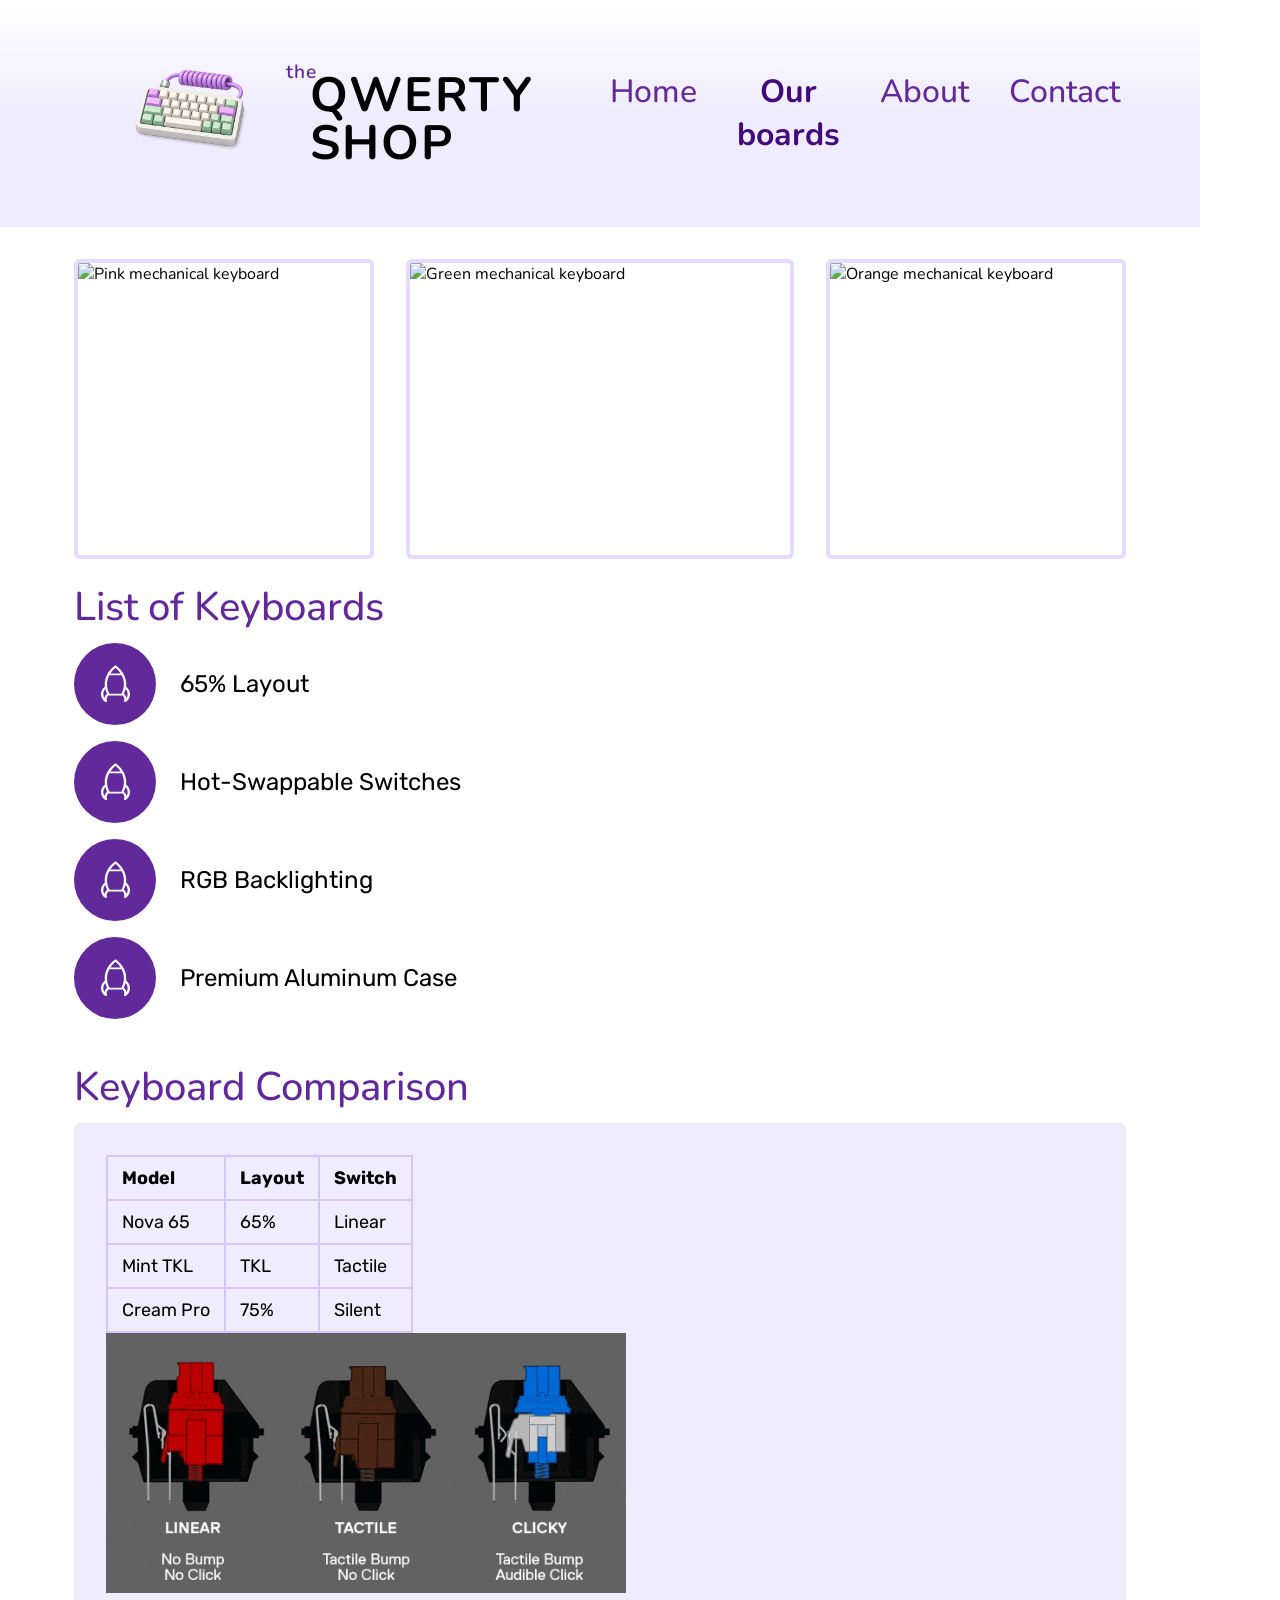
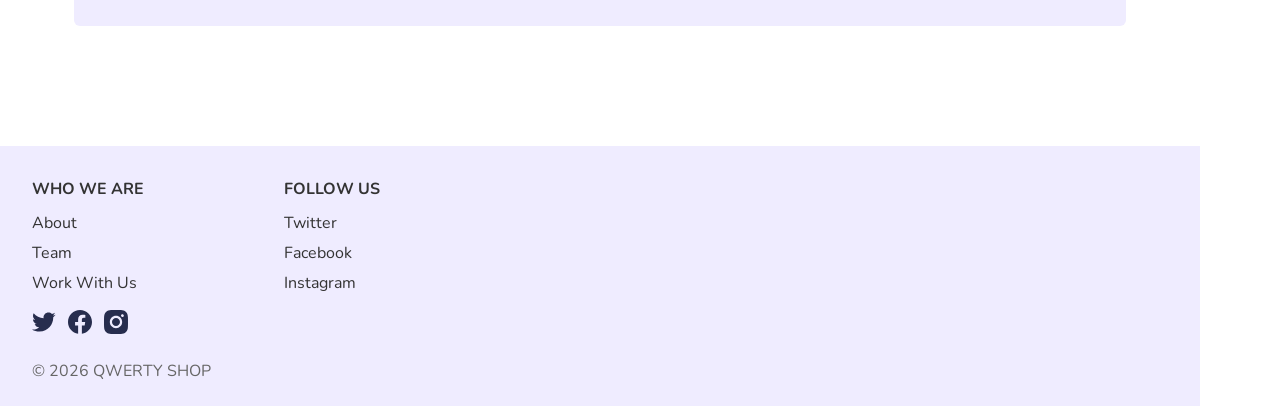
==== page2.html @ c757246c "Finish page 2 layout and styling" ====
<!DOCTYPE html>
<html lang="en">

<head>
    <meta charset="UTF-8">
    <meta name="viewport" content="width=device-width, initial-scale=1.0">
    <title> ⌨️ QWERTY | Mechanical Keyboards - Page 2 </title>

    <!-- Desing link -->
    <link rel="stylesheet" href="./CSS/stylesheet.css">
    <link rel="stylesheet" href="./CSS/page2.css">

    <!-- favicon -->
    <link rel="icon" type="image/x-icon" href="./Images/favicon.ico">

    <!-- for Google Fonts: -->
    <link rel="preconnect" href="https://fonts.googleapis.com/">
    <link rel="preconnect" href="https://fonts.gstatic.com/" crossorigin>
    <link href="https://fonts.googleapis.com/css2?family=Nunito:wght@400;600;700&display=swap" rel="stylesheet">
    <link href="https://fonts.googleapis.com/css2?family=Rubik:wght@300;400;500;700&display=swap" rel="stylesheet">

</head>

<body>
    <header class="main-header">
        <a href="index.html" class="logo-link">
            <div class="Logo">
                <!--<span class="Logo-icon">⌨️</span>-->
                 <img class="site-logo" src="./Images/qwerty-logo.png" alt="QWERTY Shop logo"> 
                <div class="Logo-text-wrapper">
                    <span class="Logo-the"> the </span>
                    <span class="Logo-text"> QWERTY SHOP </span>
                </div>
            </div>
        </a>

        <nav class="main-nav">
            <a href="index.html" class="nav-link"> Home </a>
            <a href="page2.html" class="nav-link active"> Our boards </a>
            <a href="#" class="nav-link"> About </a>
            <a href="#" class="nav-link"> Contact </a>
        </nav>

    </header>

    <main class="page-two">
        <!-- part 6 : 3 imgs w/ same height -->
        <section class="page-two-gallery">
            <img class="gallery-left" src="./images/keyboard-1.png" alt="Pink mechanical keyboard">
            <img class="gallery-middle" src="./images/keyboard-2.png" alt="Green mechanical keyboard">
            <img class="gallery-right" src="./images/keyboard-3.png" alt="Orange mechanical keyboard">
        </section>

        <section class="page-two-list-section">
            <!-- part 7 : list + rocket.ico + text -->
            <h2 class="section-title">List of Keyboards</h2>

            <ul class="keyboard-list">
                <li>
                    <span class="list-icon">
                        <img src="./Images/rocket-vector.svg" alt="Rocket icon">
                    </span>
                    65% Layout
                </li>
                <li>
                    <span class="list-icon">
                        <img src="./Images/rocket-vector.svg" alt="Rocket icon">
                    </span>
                    Hot-Swappable Switches
                </li>
                <li>
                    <span class="list-icon">
                        <img src="./Images/rocket-vector.svg" alt="Rocket icon">
                    </span>
                    RGB Backlighting
                </li>
                <li>
                    <span class="list-icon">
                        <img src="./Images/rocket-vector.svg" alt="Rocket icon">
                    </span>
                    Premium Aluminum Case
                </li>
            </ul>
        </section>

        <section class="page-two-choices">
            <!-- part 8 : choice - table -->
            <h2 class="section-title"> Keyboard Comparison </h2>
            <div class="choice-box">
                <table class="spec-table">
                    <tr>
                        <th>Model</th>
                        <th>Layout</th>
                        <th>Switch</th>
                    </tr>
                    <tr>
                        <td>Nova 65</td>
                        <td>65%</td>
                        <td>Linear</td>
                    </tr>
                    <tr>
                        <td>Mint TKL</td>
                        <td>TKL</td>
                        <td>Tactile</td>
                    </tr>
                    <tr>
                        <td>Cream Pro</td>
                        <td>75%</td>
                        <td>Silent</td>
                    </tr>
                </table>
                <img class="demo-gif" src="./Images/keyboard-demo.gif" alt="Keyboard typing demo">
            </div>
        </section>
    </main>

    <footer class="main-footer">
        <div class="footer-content">
            <div class="footer-column">
                <h4 class="footer-heading"> WHO WE ARE </h4>
                <a href="#" class="footer-link"> About </a>
                <a href="#" class="footer-link"> Team </a>
                <a href="#" class="footer-link"> Work With Us </a>
            </div>

            <div class="footer-column">
                <h4 class="footer-heading"> FOLLOW US </h4>
                <a href="https://twitter.com" target="_blank" class="footer-link"> Twitter </a>
                <a href="https://facebook.com" target="_blank" class="footer-link"> Facebook </a>
                <a href="https://instagram.com" target="_blank" class="footer-link"> Instagram </a>
            </div>
        </div>

        <div class="social-logos">
            <img src="./Images/ElonCuck.svg" alt="Twitter logo">
            <img src="./Images/facebook.svg" alt="Facebook logo">
            <img src="./Images/instoosh.svg" alt="Instagram logo">
        </div>

        <div class="footer-copyright">
            &copy; 2026 QWERTY SHOP
        </div>
    </footer>
</body>

</html>
---- CSS/stylesheet.css ----
* {
    margin: 0;
    padding: 0;
    box-sizing: border-box;
}

body {
    max-width: 1200px;
}
/*
====================HEADER_STYLES====================
*/
.main-header {
    font-family: "Nunito", sans-serif;
    display: flex;
    justify-content: space-between;
    align-items: center;
    padding: 40px 80px;
    background: linear-gradient(to top, #EFECFF 50%, #ffffff 100%);
}
.Logo {
    
    display: flex;
    align-items: center;
    gap: 10px;
    font-weight: bold;
    font-size: 4rem;
    letter-spacing: 2px;
    text-transform: uppercase;
}
.Logo-text-wrapper {
    position: relative; /* This establishes the local coordinate system */
    display: flex;
    align-items: center;
    /* We add a little top padding to make room for "the" so it doesn't get cut off */
    padding-top: 12px;
    margin-right: 50px;
    
}
.Logo-the{
    position: absolute;
    top: 0;
    left: -24px;
    font-size: 1.2rem;
    font-weight: 600;
    color: #612999;
    text-transform: lowercase;
    letter-spacing: 1px;

}
.Logo-text {
    font-size: 3rem;
    font-weight: bold;
    letter-spacing: 2px;
    text-transform: uppercase;
    line-height: 1; /* Keeps the bounding box tight around the text */
}
.main-nav {
    display: flex;
    gap: 40px; 
}
.nav-link {
    text-decoration: none; /* Removes the default underline */
    color: #612999;
    font-size: 2rem;
    font-weight: 500;
    text-align: center;
    transition: color 0.2s ease; /* Makes the hover effect smooth */
}
.nav-link:hover {
    color: #420a7b; 
}
.nav-link.active {
    font-weight: bold;
    color: #420a7b;
}

/*====================MAIN_SECTION====================*/
/*              ==========BG-Image========== */
.bg-image {
    background-image: url('../Images/Main_Screen_Image.png');
    background-size: cover;
    background-position: center;
    background-repeat: no-repeat;
    width: 1200px;
    height: 797px;
    top: 1%;
    position: relative;
    margin-bottom: 20px;
}
.image-text-container {
    font-family: "Nunito", sans-serif;
    width: 448px ;
    height: 230px;
    position: absolute;
    top: 5%;
    left: 32px;
}
.content-wrapper {
    
    max-width: 1200px;
    margin: 0 auto;
}
.bg-image h1 {
    width: 448px;
    height: 131px;
    top: 60px;
    left: 32px;
    color: #612999;
    font-weight: 800;
    font-size: 50px;
    line-height: 100%;
    letter-spacing: 0%;
}
.bg-image p {
    font-size: 30px;
    max-width: 448px;
    height: 99px;
    top: 291px;
    left: 32px;
    
}
/*               ==========About-Section========== */
.about-section {
    
    width: 1136px;
    max-width: 1136px;
    margin: 60px auto;
    padding: 0 32px;
}
.about-section h2 {
    font-family: "Nunito", sans-serif;
    font-weight: 500;
    font-size: 40px;
    color: #612999;
    margin-bottom: 24px;
}
.about-section p {
    font-family: "Rubik", sans-serif;
    font-weight: 400;
    font-size: 16px; 
    line-height: 1.41;
    color: #000000;
    margin-bottom: 24px;
}
/* Removes the extra margin at the bottom of the very last paragraph */
.about-section p:last-child {
    margin-bottom: 0; 
}
/*                ==========Catalogue-Section========== */
.catalogue-container {
    width: 1136px;
    max-width: 1136px;
    margin: 60px auto;
    padding: 0 32px;
}
.catalogue-container h2 {
    font-family: "Nunito", sans-serif;
    font-weight: 500;
    font-size: 40px;
    color: #612999;
    margin-bottom: 24px;
}


/*====================FOOTER_STYLES====================*/
.main-footer {
    font-family: "Nunito", sans-serif;
    padding: 40px 80px 10px 80px;
    background: linear-gradient(to bottom, #EFECFF 70%, #ffffff 100%);
    display: flex;
    flex-direction: column;
    gap: 40px;
}

.footer-content {
    display: flex;
    justify-content: flex-start;
    gap: 120px;
}

.footer-column {
    display: flex;
    flex-direction: column;
    gap: 15px;
}

.footer-heading {
    font-size: 1.1rem;
    color: #333333;
    margin-bottom: 5px;
    text-transform: uppercase;
}

.footer-link {
    text-decoration: none;
    color: #333333;
    font-weight: 500;
    transition: color 0.2s ease;
}
.footer-link:hover {
    color: #420a7b;
}
.social-logos {
    display: flex;
    flex-direction: row;
    gap: 1%;
    
}
.footer-copyright {
    font-size: 0.9rem;
    color: #666666;
    margin-top: 10px; /* Pushes the copyright down a bit */
    
}
---- CSS/page2.css ----
/* ====================PAGE_2_STYLES==================== */
/* ----------------------------------- */
.page-two {
    width: 1200px;
    margin: 32px auto 0 auto;
    padding: 0 74px 64px 74px;
    font-family: "Nunito", sans-serif;
}

/* ----------------------------------- */
.site-logo {
    width: 220px;
    height: auto;
    display: block;
    object-fit: contain;
}

.logo-mark {
    width: 64px;
    height: 64px;
    display: block;
    object-fit: contain;
}

.page-two-gallery {
    display: flex;
    align-items: flex-start;
    margin-bottom: 48px;
    flex-wrap: nowrap;
    gap: 32px;
    margin-bottom: 28px;
}

.page-two-gallery img {
    height: 300px;
    display: block;
    object-fit: cover;
    border: 4px solid #E6DBFF;
    border-radius: 6px;
    background-color: #ffffff;
    flex-shrink: 0;
}

/* ---- */
.gallery-left,
.gallery-right {
    width: 300px;
}

/* gallery fix images according to figma sizing */
.gallery-middle {
    width: 388px;
}

/* ----------------------------------- */

.section-title {
    font-size: 40px;
    line-height: 100%;
    color: #612999;
    margin-bottom: 16px;
    font-weight: 500;
}

.page-two-list-section {
    margin-bottom: 48px;
}

.keyboard-list {
    list-style: none;
    padding-left: 0;
    margin: 0;
}

.keyboard-list li {
    display: flex;
    align-items: center;
    gap: 24px;
    font-family: "Rubik", sans-serif;
    margin-bottom: 16px;
    font-size: 24px;
    color: #000000;
}

.list-icon {
    width: 82px;
    height: 82px;
    border-radius: 50%;
    background-color: #612999;
    display: inline-flex;
    align-items: center;
    justify-content: center;
    flex-shrink: 0;
}

.list-icon img {
    width: 29px;
    height: 42px;
    display: block;
}

/* ----------------------------------- */

.page-two-choices {
    margin-bottom: 56px;
}

.choice-box {
    width: 100%;
    min-height: 503px;
    background-color: #EFECFF;
    border-radius: 6px;
    padding: 32px;
}

.spec-table {
    border-collapse: collapse;
    background-color: transparent;
    font-family: "Rubik", sans-serif;
}

.spec-table th,
.spec-table td {
    border: 2px solid #D6C7F5;
    padding: 10px 14px;
    text-align: left;
    font-size: 18px;
}

.spec-table {
    border-collapse: collapse;
    background-color: transparent;
    font-family: "Rubik", sans-serif;
    flex-shrink: 0;
}

/* Clickable Logo */
.logo-link {
    text-decoration: none;
    color: inherit;
    display: inline-block;
}

/* GIF inside Box */
.demo-gif {
    width: 100%;
    max-width: 520px;
    height: auto;
    display: block;
    object-fit: contain;
}

/* Footer */
/* ----------------------------------- */

.main-footer {
    font-family: "Nunito", sans-serif;
    width: 1200px;
    margin: 0 auto;
    padding: 32px 32px 24px 32px;
    background: #EFECFF;
    display: flex;
    flex-direction: column;
    gap: 16px;
}

.footer-content {
    display: flex;
    gap: 140px;
}

.footer-column {
    display: flex;
    flex-direction: column;
    gap: 8px;
}

.footer-heading {
    font-size: 16px;
    color: #333333;
    margin-bottom: 4px;
    text-transform: uppercase;
}

.footer-link {
    text-decoration: none;
    color: #333333;
    font-weight: 400;
    font-size: 16px;
}

/* Socials */
/* ----------------------------------- */
.social-logos {
    display: flex;
    gap: 12px;
    align-items: center;
}

.social-logos img {
    width: 24px;
    height: 24px;
    display: block;
}

.footer-copyright {
    font-size: 16px;
    color: #666666;
}

/* ----------------------------------- */
/* ==================== TABLET ==================== */
@media (max-width: 1024px) {

    .main-header,
    .main-footer,
    .page-two {
        width: 100%;
        max-width: 100%;
    }



    .main-header {
        padding: 28px 32px;
        gap: 24px;
        flex-wrap: wrap;
    }

    .Logo-text {
        font-size: 2.2rem;
    }

    .Logo-the {
        font-size: 1rem;
        left: -18px;
    }

    .main-nav {
        gap: 24px;
        flex-wrap: wrap;
    }

    .nav-link {
        font-size: 1.5rem;
    }

    .page-two {
        padding: 0 24px 48px 24px;
        margin-top: 24px;
    }

    .page-two-choices {
        width: 100%;
        margin-bottom: 40px;
    }

    .choice-box {
        min-height: 340px;
        padding: 24px;
        display: flex;
        flex-direction: column;
        align-items: center;
        gap: 24px;
    }

    .spec-table {
        width: 100%;
        max-width: 420px;
    }

    .demo-gif {
        width: 100%;
        max-width: 420px;
        height: auto;
    }

    .page-two-gallery {
        width: 100%;
        gap: 20px;
        flex-wrap: wrap;
    }

    .page-two-gallery img {
        height: 240px;
    }

    .gallery-left,
    .gallery-right {
        width: calc(50% - 10px);
    }

    .gallery-middle {
        width: 100%;
    }

    .section-title {
        font-size: 34px;
    }

    .keyboard-list li {
        font-size: 20px;
        gap: 18px;
    }

    .list-icon {
        width: 70px;
        height: 70px;
    }

    .list-icon img {
        width: 24px;
        height: 34px;
    }

    .choice-box {
        min-height: 320px;
        padding: 24px;
    }

    .spec-table th,
    .spec-table td {
        font-size: 16px;
        padding: 10px 12px;
    }

    .main-footer {
        padding: 28px 24px 20px 24px;
    }

    .footer-content {
        gap: 64px;
        flex-wrap: wrap;
    }

    .social-logos {
        margin-top: 8px;
    }

}

/* ==================== MOBILE ==================== */
@media (max-width: 640px) {
    .main-header {
        padding: 20px 16px;
        align-items: flex-start;
    }

    .Logo {
        gap: 8px;
    }

    @media (max-width: 640px) {
        .site-logo {
            width: 150px;
        }
    }

    .Logo-text {
        font-size: 1.8rem;
        line-height: 0.95;
    }

    .Logo-the {
        font-size: 0.9rem;
        left: -14px;
    }

    .main-nav {
        gap: 16px;
    }

    .nav-link {
        font-size: 1.15rem;
    }

    .page-two {
        padding: 0 16px 40px 16px;
    }

    .page-two-gallery {
        gap: 16px;
    }

    .page-two-gallery img,
    .gallery-left,
    .gallery-middle,
    .gallery-right {
        width: 100%;
        height: auto;
    }

    .section-title {
        font-size: 28px;
    }

    .keyboard-list li {
        font-size: 18px;
        gap: 14px;
    }

    .list-icon {
        width: 58px;
        height: 58px;
    }

    .list-icon img {
        width: 20px;
        height: 28px;
    }

    .choice-box {
        padding: 16px;
        min-height: 220px;
        overflow-x: auto;
    }

    .main-footer {
        padding: 20px 16px 16px 16px;
    }

    .footer-content {
        gap: 32px;
    }
}
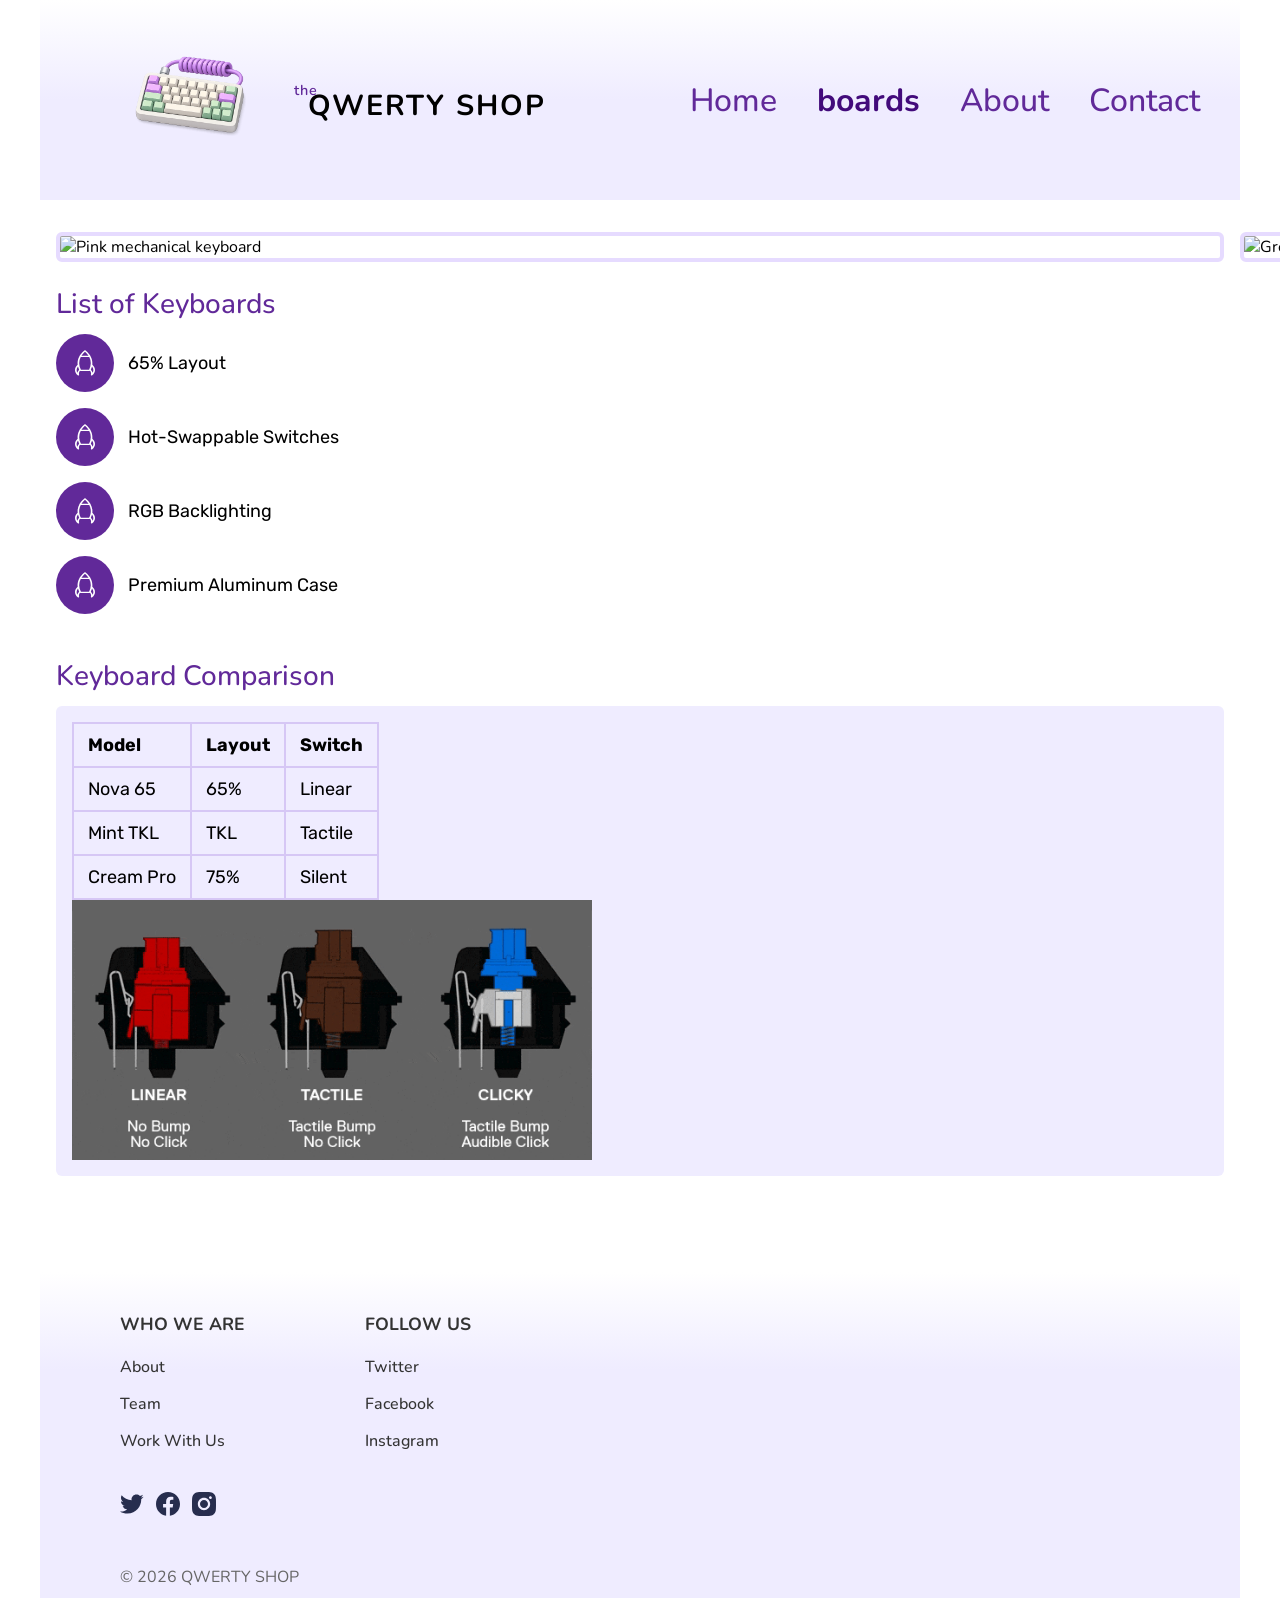
==== commit 26841e0d: "fixed wrapper and header, footer relations in page2" ====
--- a/page2.html
+++ b/page2.html
@@ -22,125 +22,127 @@
 </head>
 
 <body>
-    <header class="main-header">
-        <a href="index.html" class="logo-link">
-            <div class="Logo">
-                <!--<span class="Logo-icon">⌨️</span>-->
-                 <img class="site-logo" src="./Images/qwerty-logo.png" alt="QWERTY Shop logo"> 
-                <div class="Logo-text-wrapper">
-                    <span class="Logo-the"> the </span>
-                    <span class="Logo-text"> QWERTY SHOP </span>
+    <div id="wrapper">
+        <header class="main-header">
+            <a href="index.html" class="logo-link">
+                <div class="Logo">
+                    <!--<span class="Logo-icon">⌨️</span>-->
+                    <img class="site-logo" src="./Images/qwerty-logo.png" alt="QWERTY Shop logo">
+                    <div class="Logo-text-wrapper">
+                        <span class="Logo-the"> the </span>
+                        <span class="Logo-text"> QWERTY SHOP </span>
+                    </div>
+                </div>
+            </a>
+
+            <nav class="main-nav">
+                <a href="index.html" class="nav-link"> Home </a>
+                <a href="page2.html" class="nav-link active">boards </a>
+                <a href="#" class="nav-link"> About </a>
+                <a href="#" class="nav-link"> Contact </a>
+            </nav>
+
+        </header>
+
+        <main class="page-two">
+            <!-- part 6 : 3 imgs w/ same height -->
+            <section class="page-two-gallery">
+                <img class="gallery-left" src="./images/keyboard-1.png" alt="Pink mechanical keyboard">
+                <img class="gallery-middle" src="./images/keyboard-2.png" alt="Green mechanical keyboard">
+                <img class="gallery-right" src="./images/keyboard-3.png" alt="Orange mechanical keyboard">
+            </section>
+
+            <section class="page-two-list-section">
+                <!-- part 7 : list + rocket.ico + text -->
+                <h2 class="section-title">List of Keyboards</h2>
+
+                <ul class="keyboard-list">
+                    <li>
+                        <span class="list-icon">
+                            <img src="./Images/rocket-vector.svg" alt="Rocket icon">
+                        </span>
+                        65% Layout
+                    </li>
+                    <li>
+                        <span class="list-icon">
+                            <img src="./Images/rocket-vector.svg" alt="Rocket icon">
+                        </span>
+                        Hot-Swappable Switches
+                    </li>
+                    <li>
+                        <span class="list-icon">
+                            <img src="./Images/rocket-vector.svg" alt="Rocket icon">
+                        </span>
+                        RGB Backlighting
+                    </li>
+                    <li>
+                        <span class="list-icon">
+                            <img src="./Images/rocket-vector.svg" alt="Rocket icon">
+                        </span>
+                        Premium Aluminum Case
+                    </li>
+                </ul>
+            </section>
+
+            <section class="page-two-choices">
+                <!-- part 8 : choice - table -->
+                <h2 class="section-title"> Keyboard Comparison </h2>
+                <div class="choice-box">
+                    <table class="spec-table">
+                        <tr>
+                            <th>Model</th>
+                            <th>Layout</th>
+                            <th>Switch</th>
+                        </tr>
+                        <tr>
+                            <td>Nova 65</td>
+                            <td>65%</td>
+                            <td>Linear</td>
+                        </tr>
+                        <tr>
+                            <td>Mint TKL</td>
+                            <td>TKL</td>
+                            <td>Tactile</td>
+                        </tr>
+                        <tr>
+                            <td>Cream Pro</td>
+                            <td>75%</td>
+                            <td>Silent</td>
+                        </tr>
+                    </table>
+                    <img class="demo-gif" src="./Images/keyboard-demo.gif" alt="Keyboard typing demo">
+                </div>
+            </section>
+        </main>
+
+        <footer class="main-footer">
+            <div class="footer-content">
+                <div class="footer-column">
+                    <h4 class="footer-heading"> WHO WE ARE </h4>
+                    <a href="#" class="footer-link"> About </a>
+                    <a href="#" class="footer-link"> Team </a>
+                    <a href="#" class="footer-link"> Work With Us </a>
+                </div>
+
+                <div class="footer-column">
+                    <h4 class="footer-heading"> FOLLOW US </h4>
+                    <a href="https://twitter.com" target="_blank" class="footer-link"> Twitter </a>
+                    <a href="https://facebook.com" target="_blank" class="footer-link"> Facebook </a>
+                    <a href="https://instagram.com" target="_blank" class="footer-link"> Instagram </a>
                 </div>
             </div>
-        </a>
 
-        <nav class="main-nav">
-            <a href="index.html" class="nav-link"> Home </a>
-            <a href="page2.html" class="nav-link active"> Our boards </a>
-            <a href="#" class="nav-link"> About </a>
-            <a href="#" class="nav-link"> Contact </a>
-        </nav>
-
-    </header>
-
-    <main class="page-two">
-        <!-- part 6 : 3 imgs w/ same height -->
-        <section class="page-two-gallery">
-            <img class="gallery-left" src="./images/keyboard-1.png" alt="Pink mechanical keyboard">
-            <img class="gallery-middle" src="./images/keyboard-2.png" alt="Green mechanical keyboard">
-            <img class="gallery-right" src="./images/keyboard-3.png" alt="Orange mechanical keyboard">
-        </section>
-
-        <section class="page-two-list-section">
-            <!-- part 7 : list + rocket.ico + text -->
-            <h2 class="section-title">List of Keyboards</h2>
-
-            <ul class="keyboard-list">
-                <li>
-                    <span class="list-icon">
-                        <img src="./Images/rocket-vector.svg" alt="Rocket icon">
-                    </span>
-                    65% Layout
-                </li>
-                <li>
-                    <span class="list-icon">
-                        <img src="./Images/rocket-vector.svg" alt="Rocket icon">
-                    </span>
-                    Hot-Swappable Switches
-                </li>
-                <li>
-                    <span class="list-icon">
-                        <img src="./Images/rocket-vector.svg" alt="Rocket icon">
-                    </span>
-                    RGB Backlighting
-                </li>
-                <li>
-                    <span class="list-icon">
-                        <img src="./Images/rocket-vector.svg" alt="Rocket icon">
-                    </span>
-                    Premium Aluminum Case
-                </li>
-            </ul>
-        </section>
-
-        <section class="page-two-choices">
-            <!-- part 8 : choice - table -->
-            <h2 class="section-title"> Keyboard Comparison </h2>
-            <div class="choice-box">
-                <table class="spec-table">
-                    <tr>
-                        <th>Model</th>
-                        <th>Layout</th>
-                        <th>Switch</th>
-                    </tr>
-                    <tr>
-                        <td>Nova 65</td>
-                        <td>65%</td>
-                        <td>Linear</td>
-                    </tr>
-                    <tr>
-                        <td>Mint TKL</td>
-                        <td>TKL</td>
-                        <td>Tactile</td>
-                    </tr>
-                    <tr>
-                        <td>Cream Pro</td>
-                        <td>75%</td>
-                        <td>Silent</td>
-                    </tr>
-                </table>
-                <img class="demo-gif" src="./Images/keyboard-demo.gif" alt="Keyboard typing demo">
-            </div>
-        </section>
-    </main>
-
-    <footer class="main-footer">
-        <div class="footer-content">
-            <div class="footer-column">
-                <h4 class="footer-heading"> WHO WE ARE </h4>
-                <a href="#" class="footer-link"> About </a>
-                <a href="#" class="footer-link"> Team </a>
-                <a href="#" class="footer-link"> Work With Us </a>
+            <div class="social-logos">
+                <img src="./Images/ElonCuck.svg" alt="Twitter logo">
+                <img src="./Images/facebook.svg" alt="Facebook logo">
+                <img src="./Images/instoosh.svg" alt="Instagram logo">
             </div>
 
-            <div class="footer-column">
-                <h4 class="footer-heading"> FOLLOW US </h4>
-                <a href="https://twitter.com" target="_blank" class="footer-link"> Twitter </a>
-                <a href="https://facebook.com" target="_blank" class="footer-link"> Facebook </a>
-                <a href="https://instagram.com" target="_blank" class="footer-link"> Instagram </a>
+            <div class="footer-copyright">
+                &copy; 2026 QWERTY SHOP
             </div>
-        </div>
-
-        <div class="social-logos">
-            <img src="./Images/ElonCuck.svg" alt="Twitter logo">
-            <img src="./Images/facebook.svg" alt="Facebook logo">
-            <img src="./Images/instoosh.svg" alt="Instagram logo">
-        </div>
-
-        <div class="footer-copyright">
-            &copy; 2026 QWERTY SHOP
-        </div>
-    </footer>
+        </footer>
+    </div>
 </body>
 
 </html>
--- a/CSS/stylesheet.css
+++ b/CSS/stylesheet.css
@@ -4,9 +4,18 @@
     box-sizing: border-box;
 }
 
-body {
-    max-width: 1200px;
-}
+/* make WRAPPER instead of body in css - not reccomended */
+#wrapper  header,
+#wrapper footer ,
+#wrapper .image-text-container,
+#wrapper .catalogue-container,
+#wrapper .about-section
+{
+    width: 1200px;
+    margin: 0px auto;
+}
+
+
 /*
 ====================HEADER_STYLES====================
 */
@@ -15,11 +24,11 @@
     display: flex;
     justify-content: space-between;
     align-items: center;
-    padding: 40px 80px;
+    padding: 40px 40px;
     background: linear-gradient(to top, #EFECFF 50%, #ffffff 100%);
+    max-height: 200px;
 }
 .Logo {
-    
     display: flex;
     align-items: center;
     gap: 10px;
@@ -28,6 +37,12 @@
     letter-spacing: 2px;
     text-transform: uppercase;
 }
+.Logo > .logo-icon {
+    width: 220px;
+    height: auto;
+    display: block;
+    object-fit: contain;
+}
 .Logo-text-wrapper {
     position: relative; /* This establishes the local coordinate system */
     display: flex;
@@ -35,13 +50,12 @@
     /* We add a little top padding to make room for "the" so it doesn't get cut off */
     padding-top: 12px;
     margin-right: 50px;
-    
 }
 .Logo-the{
     position: absolute;
     top: 0;
     left: -24px;
-    font-size: 1.2rem;
+    font-size: 18px;
     font-weight: 600;
     color: #612999;
     text-transform: lowercase;
@@ -49,11 +63,12 @@
 
 }
 .Logo-text {
-    font-size: 3rem;
-    font-weight: bold;
-    letter-spacing: 2px;
+    font-size: 24px;
+    font-weight: 700;
+    letter-spacing: 25%;
     text-transform: uppercase;
-    line-height: 1; /* Keeps the bounding box tight around the text */
+    letter-spacing: 25%;
+    line-height: 100%; /* Keeps the bounding box tight around the text */
 }
 .main-nav {
     display: flex;
@@ -78,21 +93,22 @@
 /*====================MAIN_SECTION====================*/
 /*              ==========BG-Image========== */
 .bg-image {
+    display: flex;
+    flex-wrap: wrap;
+    height: 700px;
     background-image: url('../Images/Main_Screen_Image.png');
     background-size: cover;
     background-position: center;
     background-repeat: no-repeat;
-    width: 1200px;
-    height: 797px;
-    top: 1%;
-    position: relative;
-    margin-bottom: 20px;
+    
+    
+    
 }
 .image-text-container {
     font-family: "Nunito", sans-serif;
     width: 448px ;
     height: 230px;
-    position: absolute;
+    position: relative;
     top: 5%;
     left: 32px;
 }
@@ -122,10 +138,8 @@
 }
 /*               ==========About-Section========== */
 .about-section {
-    
     width: 1136px;
     max-width: 1136px;
-    margin: 60px auto;
     padding: 0 32px;
 }
 .about-section h2 {
@@ -161,13 +175,126 @@
     color: #612999;
     margin-bottom: 24px;
 }
-
+/* --- The Grid System --- */
+.flex-box {
+    display: flex;
+    flex-wrap: wrap;
+    gap: 20px;
+    background-color: aquamarine;
+    margin-bottom: 32px;
+}
+/* --- The Card Container --- */
+.board-card {
+    width: 376px;
+    min-height: 496px; 
+    border-radius: 38px;
+    /*display: flex inline-block;*/
+    background-color: #EFECFF;
+    position: relative;
+    overflow: hidden;
+    display: flex;
+    flex-direction: column;
+    flex-shrink: 0;
+}
+
+.card-img-wrapper {
+    background: url(../Images/pinkyyy.png) no-repeat center;
+    background-size: cover;
+    width: 100%;
+    height: 248px;
+    border-radius: 38px 38px 0 0;
+    position: relative;
+    flex-shrink: 0;
+}
+
+/* --- Bottom Row --- */
+.card-bottom-row {
+    margin-top: auto;
+    padding-top: 16px;
+    display: flex;
+    align-items: center;
+    justify-content: space-between;
+    width: 100%;
+}
+
+.price {
+    font-family: "Abel", sans-serif;
+    font-size: 35px;
+    font-weight: 400;
+    color: #612999; 
+
+    line-height: 1;
+    display: inline-block;
+}
+
+.cart-btn {
+    width: 63px;
+    height: 63px;
+    border-radius: 50%;
+    background-color: #612999;
+    display: flex;
+    align-items: center;
+    justify-content: center;
+    flex-shrink: 0;
+}
+
+.cart-btn img {
+    width: 31px;
+    height: 31px;
+    display: block;
+}
+
+.heart-btn {
+    position: absolute;
+    top: 16px;
+    width: 40px;
+    height: 40px;
+    right: 16px;
+    background-color: #EFECFF;
+    border-radius: 20px;
+    display: flex;
+    justify-content: center;
+    align-items: center;
+}
+.heart-btn img {
+    width: 20px;
+    height: 20px;
+}
+.card-details {
+    font-weight: 300;
+    display: flex;
+    flex-direction: column;
+    flex-grow: 1;
+    padding: 24px 32px 32px 32px;
+    min-height: 0;
+
+}
+.card-details h3 {
+    font-family: "Abel", sans-serif; 
+    font-weight: 400;
+    font-size: 30px;
+    line-height: 1; 
+    color: #000000;
+    margin-bottom: 12px; 
+    margin-top: 10px;
+    text-align: left; 
+    
+}
+.card-details p {
+    font-family: "Rubik", sans-serif;
+    font-weight: 300;
+    font-size: 16px;
+    line-height: 1.4;
+    color: #4B4B4B;
+    margin-bottom: 24px; /* Keeps the bottom row locked to the bottom */
+    overflow-wrap: break-word; 
+}
 
 /*====================FOOTER_STYLES====================*/
 .main-footer {
     font-family: "Nunito", sans-serif;
     padding: 40px 80px 10px 80px;
-    background: linear-gradient(to bottom, #EFECFF 70%, #ffffff 100%);
+    background: linear-gradient(to top, #EFECFF 70%, #ffffff 100%);
     display: flex;
     flex-direction: column;
     gap: 40px;
--- a/CSS/page2.css
+++ b/CSS/page2.css
@@ -152,7 +152,7 @@
 
 /* Footer */
 /* ----------------------------------- */
-
+/* 
 .main-footer {
     font-family: "Nunito", sans-serif;
     width: 1200px;
@@ -212,8 +212,6 @@
 /* ==================== TABLET ==================== */
 @media (max-width: 1024px) {
 
-    .main-header,
-    .main-footer,
     .page-two {
         width: 100%;
         max-width: 100%;
@@ -241,9 +239,9 @@
         flex-wrap: wrap;
     }
 
-    .nav-link {
+    /* .nav-link {
         font-size: 1.5rem;
-    }
+    } */ */
 
     .page-two {
         padding: 0 24px 48px 24px;
@@ -340,11 +338,11 @@
 }
 
 /* ==================== MOBILE ==================== */
-@media (max-width: 640px) {
+/* @media (max-width: 640px) {
     .main-header {
         padding: 20px 16px;
         align-items: flex-start;
-    }
+    } */
 
     .Logo {
         gap: 8px;
@@ -366,13 +364,13 @@
         left: -14px;
     }
 
-    .main-nav {
+    /* .main-nav {
         gap: 16px;
-    }
-
+    } */
+/* 
     .nav-link {
         font-size: 1.15rem;
-    }
+    } */
 
     .page-two {
         padding: 0 16px 40px 16px;
@@ -414,12 +412,11 @@
         min-height: 220px;
         overflow-x: auto;
     }
-
+/* 
     .main-footer {
         padding: 20px 16px 16px 16px;
     }
 
     .footer-content {
         gap: 32px;
-    }
-}+    } */
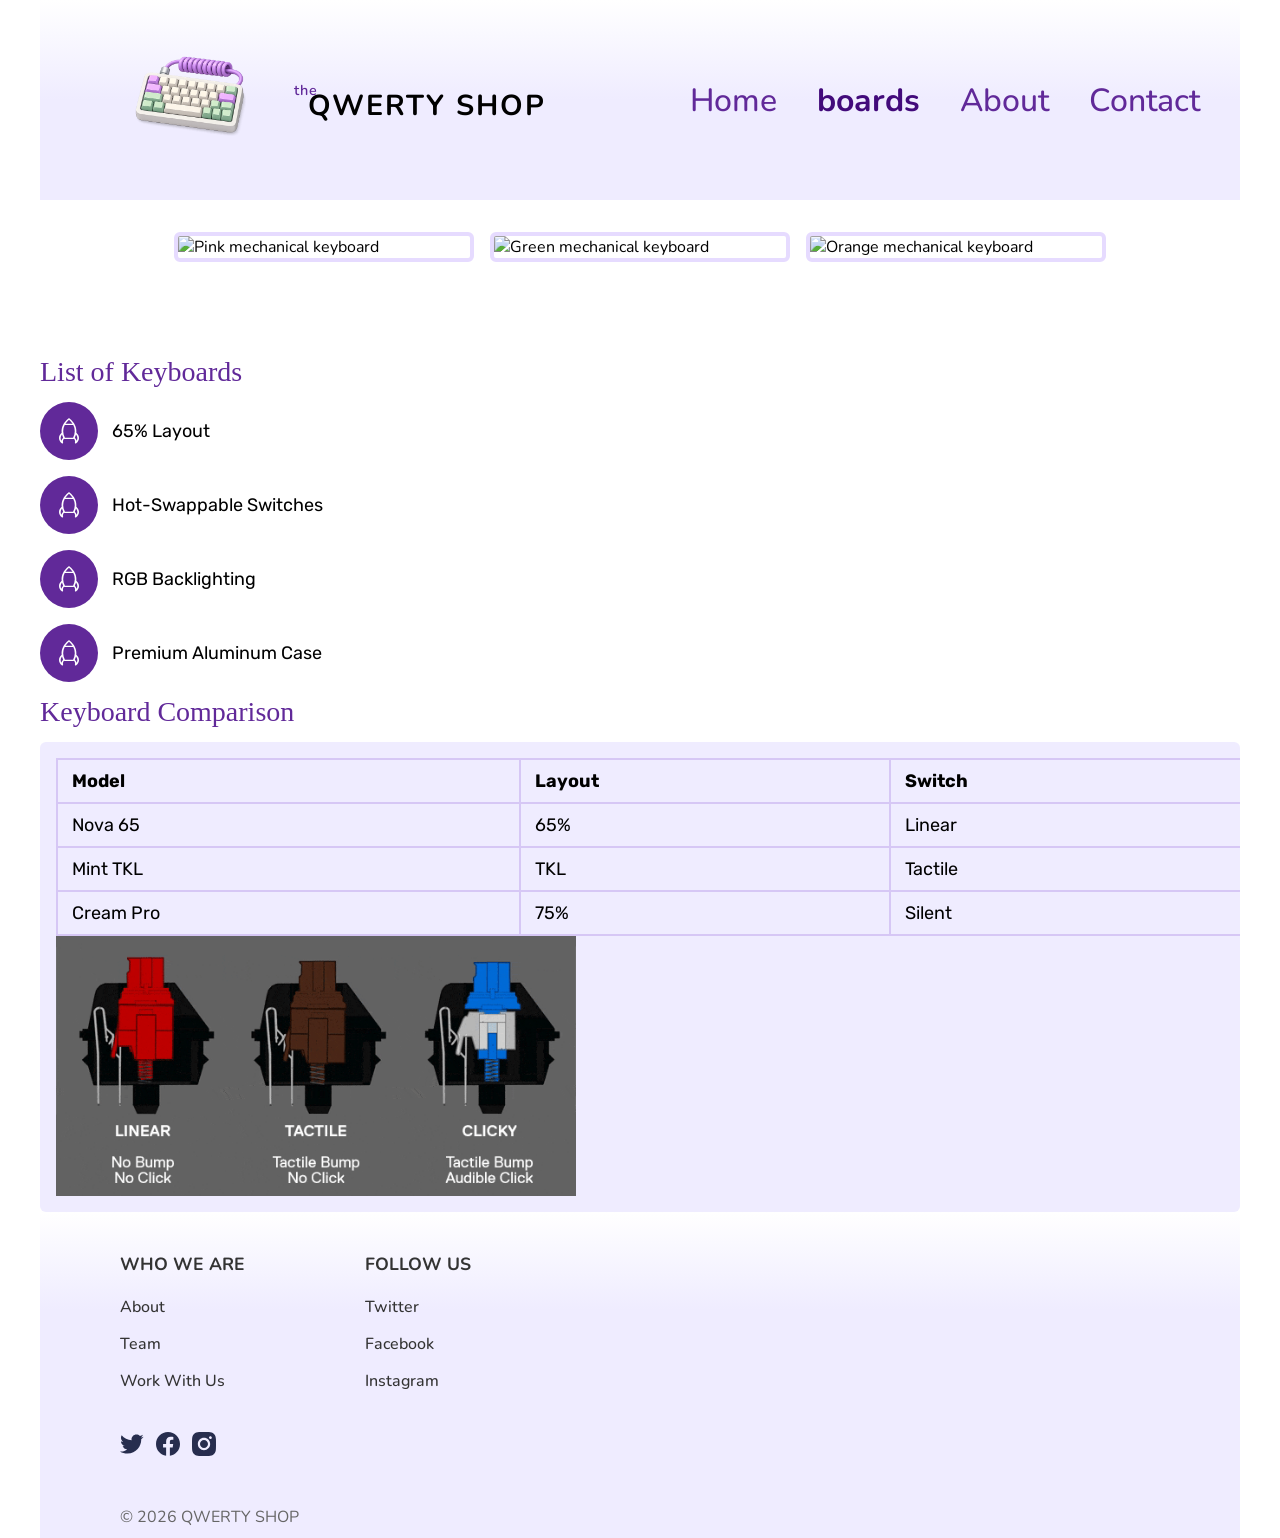
==== commit 3cd579d9: "Page 2 needs to suc my cokkkkkkkkkgit add .git add .!" ====
--- a/page2.html
+++ b/page2.html
@@ -44,8 +44,9 @@
 
         </header>
 
-        <main class="page-two">
+        <main>
             <!-- part 6 : 3 imgs w/ same height -->
+
             <section class="page-two-gallery">
                 <img class="gallery-left" src="./images/keyboard-1.png" alt="Pink mechanical keyboard">
                 <img class="gallery-middle" src="./images/keyboard-2.png" alt="Green mechanical keyboard">
--- a/CSS/stylesheet.css
+++ b/CSS/stylesheet.css
@@ -4,16 +4,18 @@
     box-sizing: border-box;
 }
 
-/* make WRAPPER instead of body in css - not reccomended */
+/* wrapper for page */
 #wrapper  header,
 #wrapper footer ,
 #wrapper .image-text-container,
-#wrapper .catalogue-container,
+#wrapper .catalogue-container > h2,
 #wrapper .about-section
+/* #wrapper .flex-box */
 {
     width: 1200px;
     margin: 0px auto;
 }
+
 
 
 /*
@@ -100,10 +102,8 @@
     background-size: cover;
     background-position: center;
     background-repeat: no-repeat;
-    
-    
-    
-}
+}
+
 .image-text-container {
     font-family: "Nunito", sans-serif;
     width: 448px ;
@@ -140,7 +140,8 @@
 .about-section {
     width: 1136px;
     max-width: 1136px;
-    padding: 0 32px;
+    padding: 0px 32px;
+    
 }
 .about-section h2 {
     font-family: "Nunito", sans-serif;
@@ -148,6 +149,7 @@
     font-size: 40px;
     color: #612999;
     margin-bottom: 24px;
+    
 }
 .about-section p {
     font-family: "Rubik", sans-serif;
@@ -163,38 +165,51 @@
 }
 /*                ==========Catalogue-Section========== */
 .catalogue-container {
-    width: 1136px;
-    max-width: 1136px;
+    display: flex;
+    flex-direction: column;
+
     margin: 60px auto;
-    padding: 0 32px;
+    padding: 0px;
+    
 }
 .catalogue-container h2 {
     font-family: "Nunito", sans-serif;
     font-weight: 500;
     font-size: 40px;
     color: #612999;
+    padding: 0px 32px;
+    max-width: 1136px;
+    margin: 0 auto;
     margin-bottom: 24px;
+    
 }
 /* --- The Grid System --- */
 .flex-box {
     display: flex;
+    position: relative;
+    flex-direction: row;
     flex-wrap: wrap;
-    gap: 20px;
-    background-color: aquamarine;
-    margin-bottom: 32px;
+    gap: 32px;
+    /*background-color: aquamarine;*/
+    justify-content: center;
+    margin: 32px;
+    
 }
 /* --- The Card Container --- */
 .board-card {
+    flex: 0 0 376px;
     width: 376px;
     min-height: 496px; 
     border-radius: 38px;
     /*display: flex inline-block;*/
     background-color: #EFECFF;
     position: relative;
-    overflow: hidden;
+    
     display: flex;
     flex-direction: column;
     flex-shrink: 0;
+    /*flex: 1 1 350px;*/
+    max-width: 376px;
 }
 
 .card-img-wrapper {
--- a/CSS/page2.css
+++ b/CSS/page2.css
@@ -1,12 +1,28 @@
 /* ====================PAGE_2_STYLES==================== */
 /* ----------------------------------- */
-.page-two {
+#wrapper .page-two-choices,
+#wrapper .page-two-list-section,
+#wrapper .spec-table
+{
     width: 1200px;
-    margin: 32px auto 0 auto;
+    margin: 0px auto;
+} 
+
+
+
+.page-two-gallery {
+    display: flex;
+    justify-content: center;
+    flex-wrap: nowrap;
+    flex-direction: row;
+    margin: 32px;
     padding: 0 74px 64px 74px;
     font-family: "Nunito", sans-serif;
-}
-
+    
+}
+.page-two-gallery  img {
+    max-width: 300px;
+}
 /* ----------------------------------- */
 .site-logo {
     width: 220px;
@@ -22,14 +38,6 @@
     object-fit: contain;
 }
 
-.page-two-gallery {
-    display: flex;
-    align-items: flex-start;
-    margin-bottom: 48px;
-    flex-wrap: nowrap;
-    gap: 32px;
-    margin-bottom: 28px;
-}
 
 .page-two-gallery img {
     height: 300px;
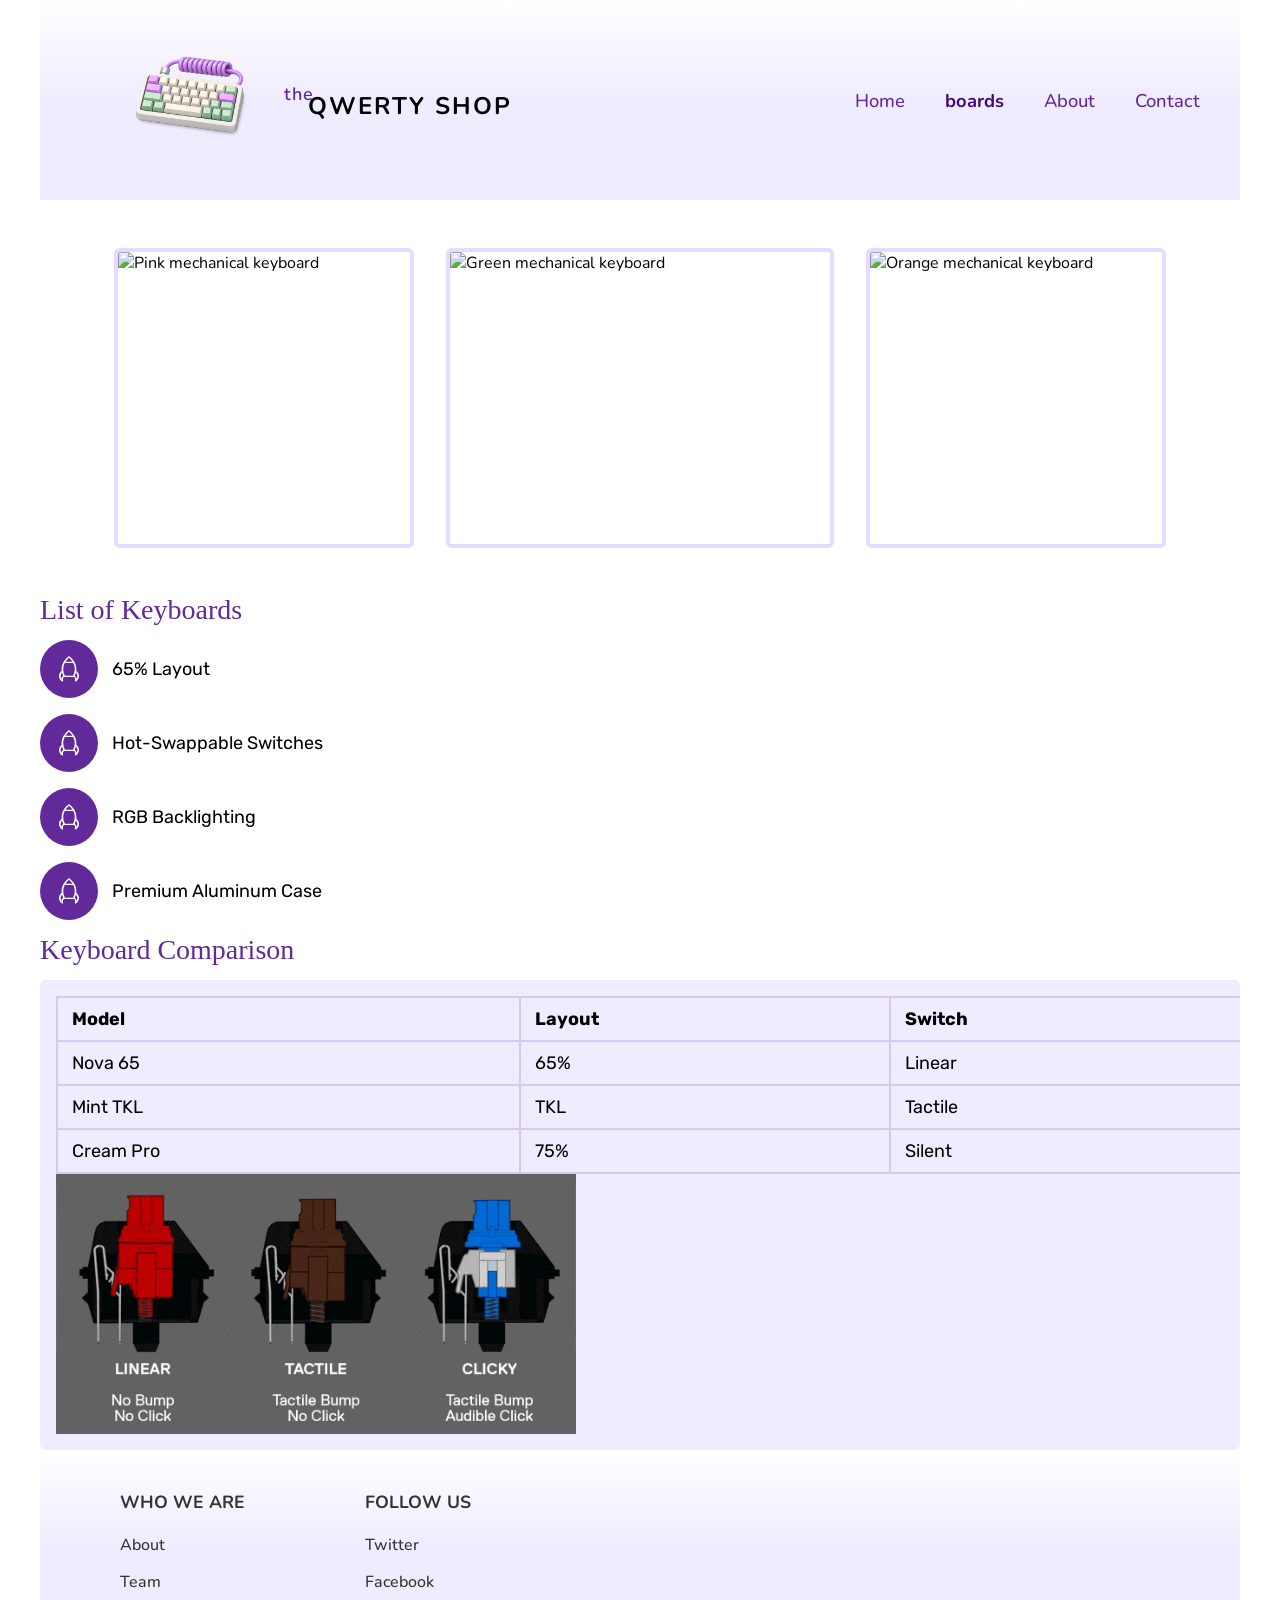
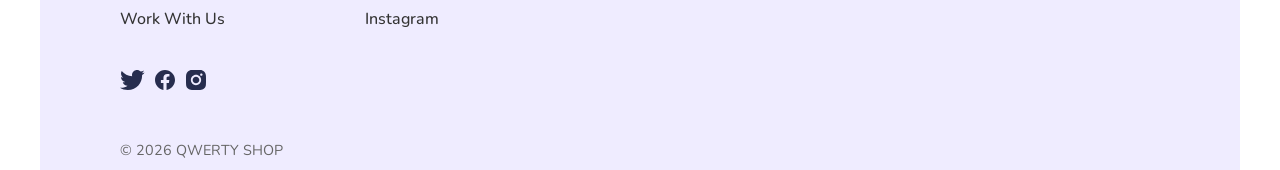
==== commit aebc388c: "one step closer to victorygit add .git add .git add .git add .! i hate my life F U yuviverse" ====
--- a/page2.html
+++ b/page2.html
@@ -27,7 +27,7 @@
             <a href="index.html" class="logo-link">
                 <div class="Logo">
                     <!--<span class="Logo-icon">⌨️</span>-->
-                    <img class="site-logo" src="./Images/qwerty-logo.png" alt="QWERTY Shop logo">
+                    <img class="logo-icon" src="./Images/qwerty-logo.png" alt="QWERTY Shop logo">
                     <div class="Logo-text-wrapper">
                         <span class="Logo-the"> the </span>
                         <span class="Logo-text"> QWERTY SHOP </span>
@@ -48,9 +48,9 @@
             <!-- part 6 : 3 imgs w/ same height -->
 
             <section class="page-two-gallery">
-                <img class="gallery-left" src="./images/keyboard-1.png" alt="Pink mechanical keyboard">
+                <img class="gallery-side" src="./images/keyboard-1.png" alt="Pink mechanical keyboard">
                 <img class="gallery-middle" src="./images/keyboard-2.png" alt="Green mechanical keyboard">
-                <img class="gallery-right" src="./images/keyboard-3.png" alt="Orange mechanical keyboard">
+                <img class="gallery-side" src="./images/keyboard-3.png" alt="Orange mechanical keyboard">
             </section>
 
             <section class="page-two-list-section">
--- a/CSS/page2.css
+++ b/CSS/page2.css
@@ -11,53 +11,41 @@
 
 
 .page-two-gallery {
-    display: flex;
+    /* Turns the container into a flex row layout. */
+    display: flex;
+    /* */
     justify-content: center;
     flex-wrap: nowrap;
     flex-direction: row;
     margin: 32px;
-    padding: 0 74px 64px 74px;
+    
     font-family: "Nunito", sans-serif;
     
 }
-.page-two-gallery  img {
-    max-width: 300px;
-}
-/* ----------------------------------- */
-.site-logo {
-    width: 220px;
-    height: auto;
-    display: block;
-    object-fit: contain;
-}
-
-.logo-mark {
-    width: 64px;
-    height: 64px;
-    display: block;
-    object-fit: contain;
-}
-
-
+
+/* ADDED PART : fix res of imgs : */
 .page-two-gallery img {
     height: 300px;
     display: block;
     object-fit: cover;
-    border: 4px solid #E6DBFF;
+    border: 4px solid #e6dbfe;
     border-radius: 6px;
     background-color: #ffffff;
     flex-shrink: 0;
-}
+    max-width: 300px;
+    margin: 16px ;
+}
+.gallery-side { width:300px; }
+.gallery-middle { width:388px; }
+/* ----------------------------------- */
+
+
 
 /* ---- */
-.gallery-left,
-.gallery-right {
-    width: 300px;
-}
 
 /* gallery fix images according to figma sizing */
 .gallery-middle {
-    width: 388px;
+    min-width:  388px;
 }
 
 /* ----------------------------------- */
@@ -199,22 +187,7 @@
 
 /* Socials */
 /* ----------------------------------- */
-.social-logos {
-    display: flex;
-    gap: 12px;
-    align-items: center;
-}
-
-.social-logos img {
-    width: 24px;
-    height: 24px;
-    display: block;
-}
-
-.footer-copyright {
-    font-size: 16px;
-    color: #666666;
-}
+
 
 /* ----------------------------------- */
 /* ==================== TABLET ==================== */
@@ -251,10 +224,7 @@
         font-size: 1.5rem;
     } */ */
 
-    .page-two {
-        padding: 0 24px 48px 24px;
-        margin-top: 24px;
-    }
+    
 
     .page-two-choices {
         width: 100%;
@@ -291,10 +261,6 @@
         height: 240px;
     }
 
-    .gallery-left,
-    .gallery-right {
-        width: calc(50% - 10px);
-    }
 
     .gallery-middle {
         width: 100%;
@@ -362,39 +328,20 @@
         }
     }
 
-    .Logo-text {
-        font-size: 1.8rem;
-        line-height: 0.95;
-    }
-
-    .Logo-the {
-        font-size: 0.9rem;
-        left: -14px;
-    }
+    
 
     /* .main-nav {
         gap: 16px;
     } */
-/* 
+
     .nav-link {
         font-size: 1.15rem;
-    } */
+    } 
 
     .page-two {
         padding: 0 16px 40px 16px;
     }
-
-    .page-two-gallery {
-        gap: 16px;
-    }
-
-    .page-two-gallery img,
-    .gallery-left,
-    .gallery-middle,
-    .gallery-right {
-        width: 100%;
-        height: auto;
-    }
+    
 
     .section-title {
         font-size: 28px;
